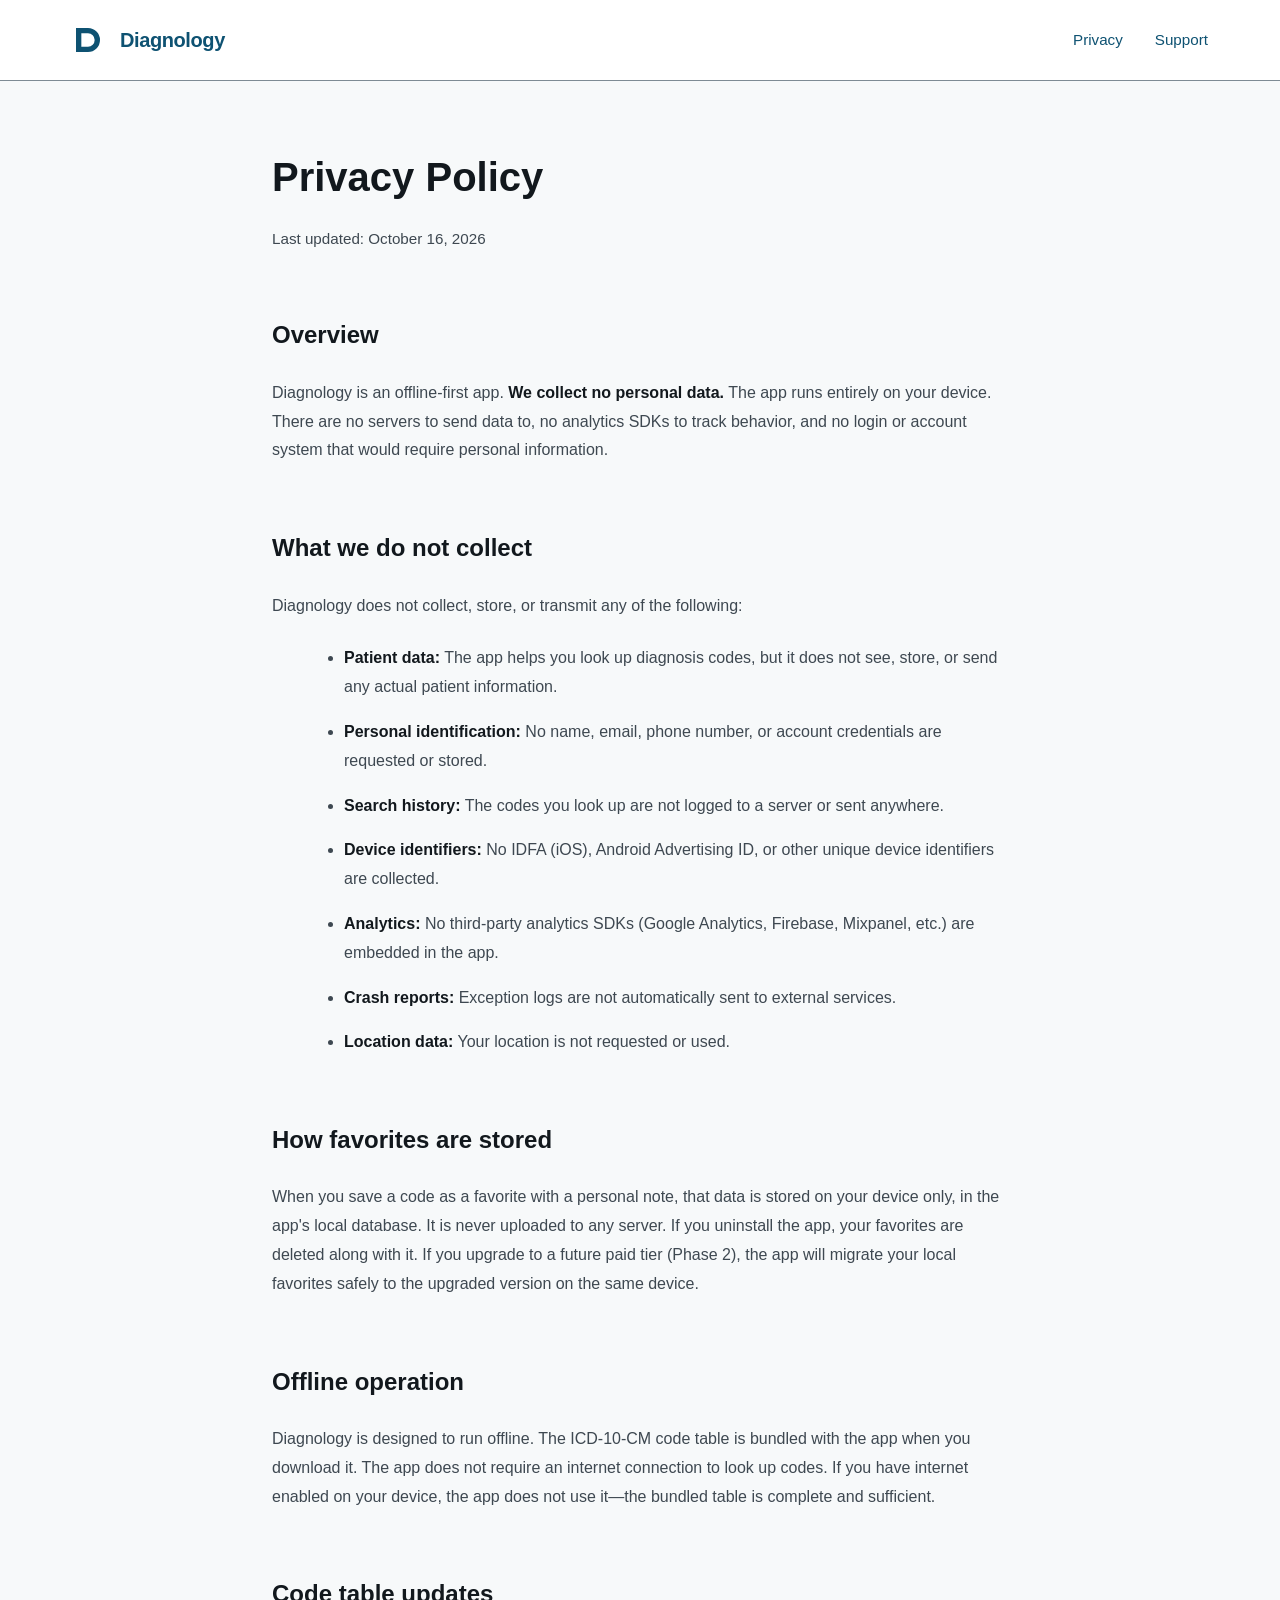
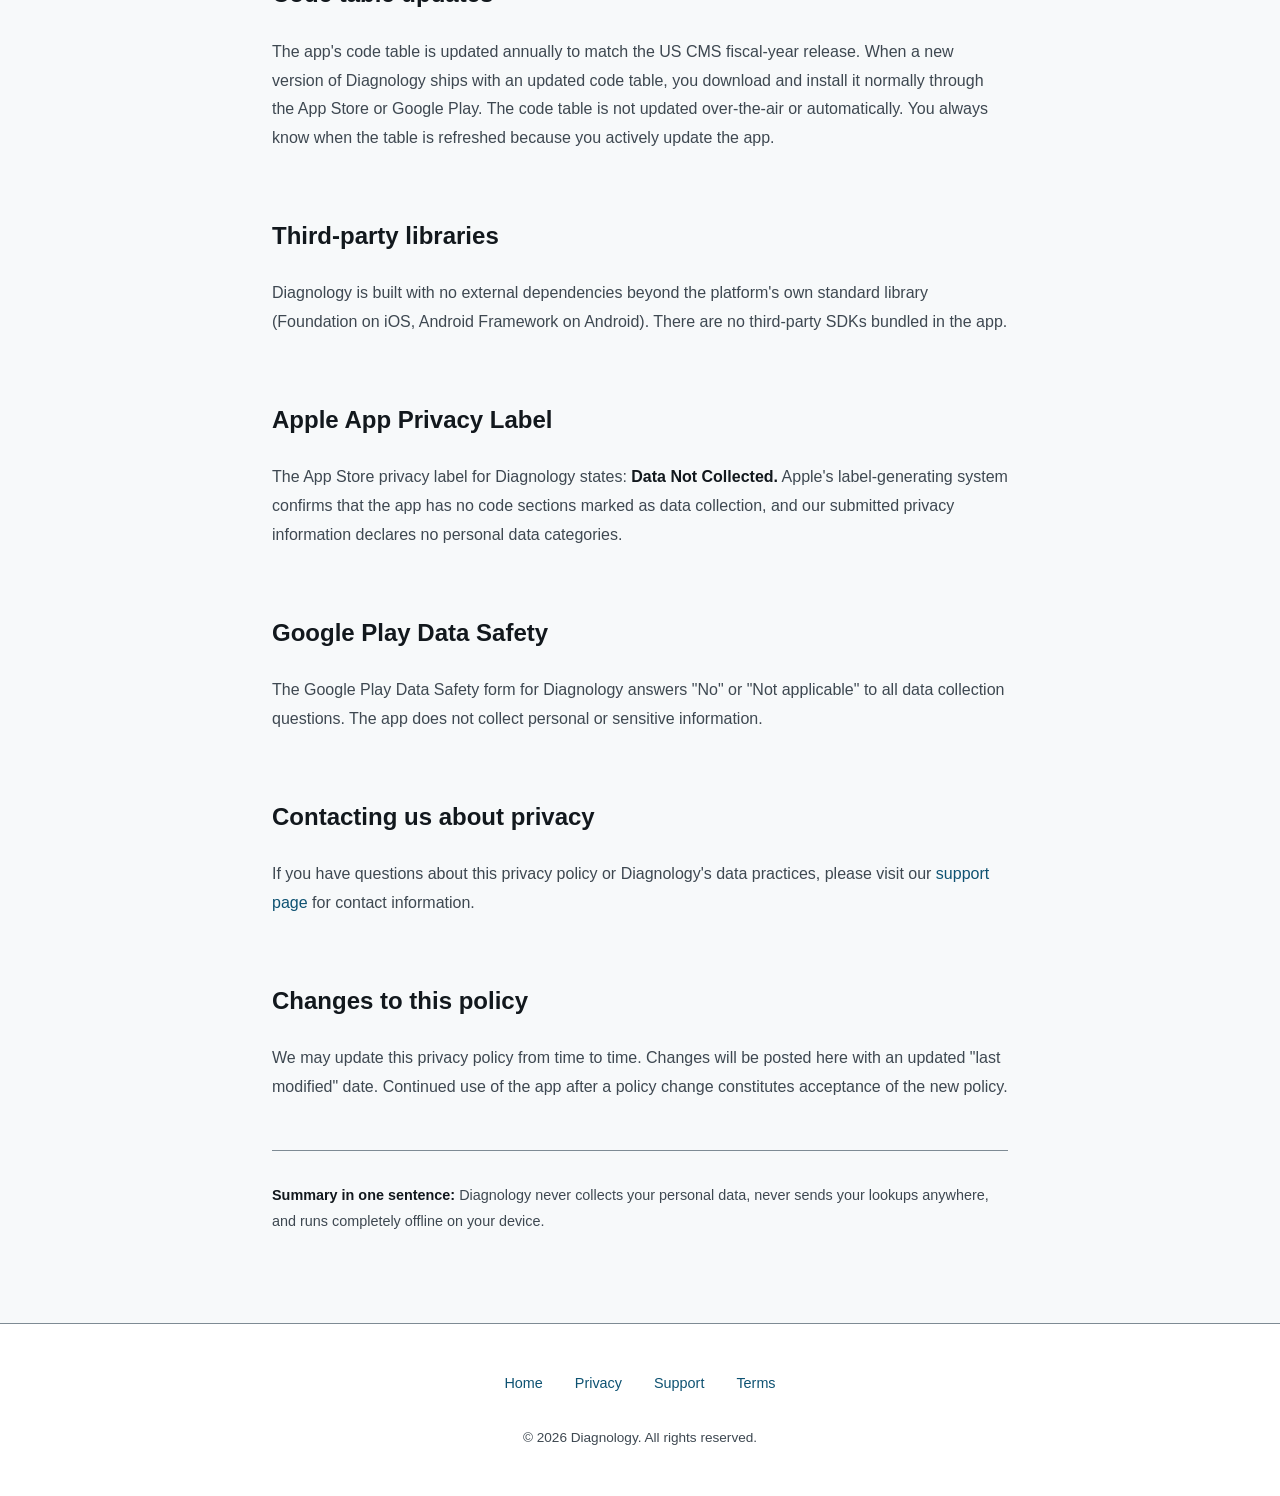
==== privacy.html @ 4ceb3aea "Diagnology: home, privacy, support and terms pages" ====
<!DOCTYPE html>
<html lang="en">
<head>
    <meta charset="UTF-8">
    <meta name="viewport" content="width=device-width, initial-scale=1.0">
    <title>Privacy Policy – Diagnology</title>
    <meta name="description" content="Diagnology privacy policy: offline-first app, zero data collection, no analytics, no tracking.">
    <link rel="canonical" href="https://soloinc-projects.github.io/diagnology/privacy">
    <link rel="stylesheet" href="style.css">
    <link rel="icon" href="data:image/svg+xml,<svg xmlns='http://www.w3.org/2000/svg' viewBox='0 0 24 24'><circle cx='12' cy='12' r='11' fill='%230E5272'/><path fill='%23ffffff' fill-rule='evenodd' d='M3,3 H12 A9,9 0 0 1 12,21 H3 Z M7,7 H12 A5,5 0 0 1 12,17 H7 Z'/></svg>">
</head>
<body>
    <header class="site-header">
        <nav class="nav-bar">
            <a href="/" class="logo-link" aria-label="Diagnology home">
                <svg class="logo" viewBox="0 0 24 24" aria-hidden="true">
                    <path fill="currentColor" fill-rule="evenodd" d="M3,3 H12 A9,9 0 0 1 12,21 H3 Z M7,7 H12 A5,5 0 0 1 12,17 H7 Z"/>
                </svg>
                <span class="logo-text">Diagnology</span>
            </a>
            <div class="nav-links">
                <a href="/privacy" class="nav-link">Privacy</a>
                <a href="/support" class="nav-link">Support</a>
            </div>
        </nav>
    </header>

    <main>
        <article class="legal-document">
            <h1>Privacy Policy</h1>
            <p class="last-updated">Last updated: October 16, 2026</p>

            <h2>Overview</h2>
            <p>
                Diagnology is an offline-first app. <strong>We collect no personal data.</strong> The app runs entirely on your device. There are no servers to send data to, no analytics SDKs to track behavior, and no login or account system that would require personal information.
            </p>

            <h2>What we do not collect</h2>
            <p>Diagnology does not collect, store, or transmit any of the following:</p>
            <ul>
                <li><strong>Patient data:</strong> The app helps you look up diagnosis codes, but it does not see, store, or send any actual patient information.</li>
                <li><strong>Personal identification:</strong> No name, email, phone number, or account credentials are requested or stored.</li>
                <li><strong>Search history:</strong> The codes you look up are not logged to a server or sent anywhere.</li>
                <li><strong>Device identifiers:</strong> No IDFA (iOS), Android Advertising ID, or other unique device identifiers are collected.</li>
                <li><strong>Analytics:</strong> No third-party analytics SDKs (Google Analytics, Firebase, Mixpanel, etc.) are embedded in the app.</li>
                <li><strong>Crash reports:</strong> Exception logs are not automatically sent to external services.</li>
                <li><strong>Location data:</strong> Your location is not requested or used.</li>
            </ul>

            <h2>How favorites are stored</h2>
            <p>
                When you save a code as a favorite with a personal note, that data is stored on your device only, in the app's local database. It is never uploaded to any server. If you uninstall the app, your favorites are deleted along with it. If you upgrade to a future paid tier (Phase 2), the app will migrate your local favorites safely to the upgraded version on the same device.
            </p>

            <h2>Offline operation</h2>
            <p>
                Diagnology is designed to run offline. The ICD-10-CM code table is bundled with the app when you download it. The app does not require an internet connection to look up codes. If you have internet enabled on your device, the app does not use it—the bundled table is complete and sufficient.
            </p>

            <h2>Code table updates</h2>
            <p>
                The app's code table is updated annually to match the US CMS fiscal-year release. When a new version of Diagnology ships with an updated code table, you download and install it normally through the App Store or Google Play. The code table is not updated over-the-air or automatically. You always know when the table is refreshed because you actively update the app.
            </p>

            <h2>Third-party libraries</h2>
            <p>
                Diagnology is built with no external dependencies beyond the platform's own standard library (Foundation on iOS, Android Framework on Android). There are no third-party SDKs bundled in the app.
            </p>

            <h2>Apple App Privacy Label</h2>
            <p>
                The App Store privacy label for Diagnology states: <strong>Data Not Collected.</strong> Apple's label-generating system confirms that the app has no code sections marked as data collection, and our submitted privacy information declares no personal data categories.
            </p>

            <h2>Google Play Data Safety</h2>
            <p>
                The Google Play Data Safety form for Diagnology answers "No" or "Not applicable" to all data collection questions. The app does not collect personal or sensitive information.
            </p>

            <h2>Contacting us about privacy</h2>
            <p>
                If you have questions about this privacy policy or Diagnology's data practices, please visit our <a href="/support">support page</a> for contact information.
            </p>

            <h2>Changes to this policy</h2>
            <p>
                We may update this privacy policy from time to time. Changes will be posted here with an updated "last modified" date. Continued use of the app after a policy change constitutes acceptance of the new policy.
            </p>

            <p style="margin-top: 3rem; padding-top: 2rem; border-top: 1px solid var(--color-border); color: var(--color-text-secondary); font-size: 0.9rem;">
                <strong>Summary in one sentence:</strong> Diagnology never collects your personal data, never sends your lookups anywhere, and runs completely offline on your device.
            </p>
        </article>
    </main>

    <footer class="site-footer">
        <nav class="footer-nav">
            <a href="/" class="footer-link">Home</a>
            <a href="/privacy" class="footer-link">Privacy</a>
            <a href="/support" class="footer-link">Support</a>
            <a href="/terms" class="footer-link">Terms</a>
        </nav>
        <p class="footer-copyright">
            © 2026 Diagnology. All rights reserved.
        </p>
    </footer>

    <style>
        .legal-document {
            max-width: var(--max-width-narrow);
            margin: 0 auto;
            padding: var(--space-2xl) var(--space-lg);
        }

        .legal-document h1 {
            font-size: 2.5rem;
            font-weight: var(--font-weight-semibold);
            margin: 0 0 var(--space-sm) 0;
            color: var(--color-text-primary);
        }

        .last-updated {
            margin: 0 0 var(--space-2xl) 0;
            color: var(--color-text-secondary);
            font-size: 0.95rem;
        }

        .legal-document h2 {
            font-size: 1.5rem;
            font-weight: var(--font-weight-semibold);
            margin: var(--space-2xl) 0 var(--space-md) 0;
            color: var(--color-text-primary);
        }

        .legal-document p {
            margin: 0 0 var(--space-md) 0;
            color: var(--color-text-secondary);
            line-height: 1.8;
        }

        .legal-document ul {
            margin: 0 0 var(--space-md) var(--space-lg);
            color: var(--color-text-secondary);
            line-height: 1.8;
        }

        .legal-document li {
            margin-bottom: var(--space-sm);
        }

        .legal-document strong {
            color: var(--color-text-primary);
            font-weight: var(--font-weight-semibold);
        }

        @media (max-width: 768px) {
            .legal-document {
                padding: var(--space-xl) var(--space-md);
            }

            .legal-document h1 {
                font-size: 2rem;
            }

            .legal-document h2 {
                font-size: 1.25rem;
            }
        }
    </style>
</body>
</html>
---- style.css ----
/* Diagnology Landing Page – Design Tokens */

:root {
  /* Brand palette */
  --color-brand-100: #D7E9F2;
  --color-brand-300: #6FB6D9;
  --color-brand-500: #1578A3;
  --color-brand-700: #0E5272;
  --color-brand-900: #0A2F44;

  /* Neutral ramp */
  --color-neutral-0: #FFFFFF;
  --color-neutral-50: #F7F9FA;
  --color-neutral-100: #EDF1F3;
  --color-neutral-300: #C3CBD0;
  --color-neutral-500: #7E8B94;
  --color-neutral-600: #5E6A73;
  --color-neutral-700: #3E4851;
  --color-neutral-800: #2B3A42;
  --color-neutral-850: #1C242A;
  --color-neutral-900: #141A1F;
  --color-neutral-950: #12181D;
  --color-neutral-975: #0A0E11;

  /* Semantic colors – light theme (default) */
  --color-background: var(--color-neutral-50);
  --color-surface: var(--color-neutral-0);
  --color-surface-muted: var(--color-neutral-100);
  --color-border: var(--color-neutral-500);
  --color-text-primary: var(--color-neutral-950);
  --color-text-secondary: var(--color-neutral-700);
  --color-brand-primary: var(--color-brand-700);
  --color-on-brand: var(--color-neutral-0);
  --color-code-text: var(--color-neutral-800);

  /* Typography */
  --font-ui: "IBM Plex Sans", -apple-system, BlinkMacSystemFont, "Segoe UI", sans-serif;
  --font-code: "IBM Plex Mono", "Courier New", monospace;
  --font-weight-regular: 400;
  --font-weight-medium: 500;
  --font-weight-semibold: 600;

  /* Spacing */
  --space-xs: 0.5rem;
  --space-sm: 1rem;
  --space-md: 1.5rem;
  --space-lg: 2rem;
  --space-xl: 3rem;
  --space-2xl: 4rem;

  /* Sizing */
  --max-width: 1200px;
  --max-width-narrow: 800px;
}

/* Dark theme */
@media (prefers-color-scheme: dark) {
  :root {
    --color-background: var(--color-neutral-975);
    --color-surface: var(--color-neutral-900);
    --color-surface-muted: var(--color-neutral-850);
    --color-border: var(--color-neutral-600);
    --color-text-primary: #F3F6F7;
    --color-text-secondary: var(--color-neutral-300);
    --color-brand-primary: var(--color-brand-300);
    --color-on-brand: var(--color-neutral-975);
    --color-code-text: var(--color-neutral-300);
  }
}

/* Global */
* {
  box-sizing: border-box;
}

html {
  scroll-behavior: smooth;
}

body {
  margin: 0;
  padding: 0;
  font-family: var(--font-ui);
  font-size: 16px;
  line-height: 1.6;
  color: var(--color-text-primary);
  background-color: var(--color-background);
}

a {
  color: var(--color-brand-primary);
  text-decoration: none;
  transition: opacity 0.2s;
}

a:hover {
  opacity: 0.8;
}

a:active {
  opacity: 0.7;
}

/* Header & Navigation */
.site-header {
  background-color: var(--color-surface);
  border-bottom: 1px solid var(--color-border);
  position: sticky;
  top: 0;
  z-index: 100;
}

.nav-bar {
  display: flex;
  justify-content: space-between;
  align-items: center;
  max-width: var(--max-width);
  margin: 0 auto;
  padding: var(--space-md) var(--space-lg);
  gap: var(--space-xl);
}

.logo-link {
  display: flex;
  align-items: center;
  gap: var(--space-sm);
  font-weight: var(--font-weight-semibold);
  color: var(--color-brand-primary);
  font-size: 1.25rem;
  letter-spacing: -0.02em;
}

.logo {
  width: 32px;
  height: 32px;
  color: var(--color-brand-primary);
}

.nav-links {
  display: flex;
  gap: var(--space-lg);
}

.nav-link {
  font-size: 0.95rem;
  font-weight: var(--font-weight-medium);
}

/* Main Content */
main {
  max-width: var(--max-width);
  margin: 0 auto;
}

/* Hero Section */
.hero {
  display: grid;
  grid-template-columns: 1fr 1fr;
  gap: var(--space-2xl);
  align-items: center;
  padding: var(--space-2xl) var(--space-lg);
}

.hero-content {
  display: flex;
  flex-direction: column;
  gap: var(--space-lg);
}

.hero-headline {
  font-size: 2.5rem;
  font-weight: var(--font-weight-semibold);
  line-height: 1.2;
  margin: 0;
  color: var(--color-text-primary);
}

.hero-subheadline {
  font-size: 1.25rem;
  color: var(--color-text-secondary);
  margin: 0;
  font-weight: var(--font-weight-regular);
}

.cta-group {
  display: flex;
  gap: var(--space-md);
  flex-wrap: wrap;
}

.cta-button {
  display: inline-block;
  padding: var(--space-sm) var(--space-lg);
  border-radius: 0.5rem;
  font-weight: var(--font-weight-medium);
  font-size: 1rem;
  transition: all 0.2s;
  text-align: center;
  border: 2px solid transparent;
}

.cta-primary {
  background-color: var(--color-brand-primary);
  color: var(--color-on-brand);
}

.cta-primary:hover {
  opacity: 0.9;
  transform: translateY(-2px);
}

.cta-secondary {
  background-color: transparent;
  color: var(--color-brand-primary);
  border-color: var(--color-brand-primary);
}

.cta-secondary:hover {
  background-color: var(--color-brand-100);
}

.cta-full {
  width: 100%;
}

/* Hero Visual */
.hero-visual {
  display: flex;
  justify-content: center;
  align-items: center;
}

.screenshot-placeholder {
  display: flex;
  flex-direction: column;
  justify-content: center;
  align-items: center;
  gap: var(--space-md);
  width: 280px;
  height: 560px;
  border: 2px dashed var(--color-border);
  border-radius: 1rem;
  background-color: var(--color-surface-muted);
  color: var(--color-text-secondary);
  font-size: 0.95rem;
  text-align: center;
}

.placeholder-icon {
  font-size: 3rem;
}

/* Section Title */
.section-title {
  font-size: 2rem;
  font-weight: var(--font-weight-semibold);
  margin: var(--space-2xl) 0 var(--space-lg) 0;
  color: var(--color-text-primary);
  text-align: center;
}

/* Proof Points */
.proof-points {
  padding: var(--space-2xl) var(--space-lg);
  background-color: var(--color-surface);
}

.proof-grid {
  display: grid;
  grid-template-columns: repeat(auto-fit, minmax(300px, 1fr));
  gap: var(--space-xl);
  margin-top: var(--space-lg);
}

.proof-point {
  padding: var(--space-lg);
  border: 1px solid var(--color-border);
  border-radius: 0.5rem;
  background-color: var(--color-background);
}

.proof-point h3 {
  margin: 0 0 var(--space-md) 0;
  font-size: 1.25rem;
  font-weight: var(--font-weight-semibold);
  color: var(--color-text-primary);
}

.proof-point p {
  margin: 0 0 var(--space-md) 0;
  color: var(--color-text-secondary);
  line-height: 1.7;
}

.proof-meta {
  font-size: 0.9rem;
  color: var(--color-text-secondary);
  border-top: 1px solid var(--color-border);
  padding-top: var(--space-md);
  margin-top: var(--space-md);
}

.proof-meta strong {
  font-weight: var(--font-weight-semibold);
  color: var(--color-text-primary);
}

.proof-link {
  text-decoration: underline;
}

/* Download Section */
.download-section {
  padding: var(--space-2xl) var(--space-lg);
  background-color: var(--color-background);
}

.download-cards {
  display: grid;
  grid-template-columns: repeat(auto-fit, minmax(320px, 1fr));
  gap: var(--space-xl);
  margin-top: var(--space-lg);
}

.download-card {
  padding: var(--space-lg);
  border: 2px solid var(--color-border);
  border-radius: 0.75rem;
  background-color: var(--color-surface);
  text-align: center;
}

.download-card h3 {
  margin: 0 0 var(--space-md) 0;
  font-size: 1.5rem;
  font-weight: var(--font-weight-semibold);
  color: var(--color-text-primary);
}

.download-card p {
  margin: 0.5rem 0;
  color: var(--color-text-secondary);
  font-size: 0.95rem;
}

.code-count {
  font-family: var(--font-code);
  font-weight: var(--font-weight-semibold);
  color: var(--color-brand-primary);
}

.requirements {
  font-size: 0.85rem;
  color: var(--color-text-secondary);
  margin-top: var(--space-md) !important;
}

.download-card .cta-button {
  margin-top: var(--space-md);
}

/* Privacy Note */
.privacy-note {
  padding: var(--space-2xl) var(--space-lg);
  background-color: var(--color-surface-muted);
  text-align: center;
  max-width: var(--max-width-narrow);
  margin-left: auto;
  margin-right: auto;
}

.privacy-note p {
  margin: var(--space-lg) 0;
  color: var(--color-text-secondary);
  line-height: 1.8;
}

/* Footer */
.site-footer {
  padding: var(--space-xl) var(--space-lg);
  background-color: var(--color-surface);
  border-top: 1px solid var(--color-border);
  text-align: center;
}

.footer-nav {
  display: flex;
  justify-content: center;
  gap: var(--space-lg);
  flex-wrap: wrap;
  margin-bottom: var(--space-lg);
}

.footer-link {
  font-size: 0.9rem;
  color: var(--color-brand-primary);
  font-weight: var(--font-weight-medium);
}

.footer-copyright {
  margin: 0;
  font-size: 0.85rem;
  color: var(--color-text-secondary);
}

/* Responsive */
@media (max-width: 768px) {
  .hero {
    grid-template-columns: 1fr;
    padding: var(--space-xl) var(--space-md);
  }

  .hero-headline {
    font-size: 2rem;
  }

  .hero-subheadline {
    font-size: 1.1rem;
  }

  .nav-bar {
    padding: var(--space-md);
    gap: var(--space-lg);
  }

  .nav-links {
    gap: var(--space-md);
  }

  .cta-group {
    flex-direction: column;
  }

  .cta-button {
    width: 100%;
  }

  .section-title {
    font-size: 1.75rem;
  }

  .proof-grid {
    grid-template-columns: 1fr;
  }

  .download-cards {
    grid-template-columns: 1fr;
  }
}

@media (max-width: 480px) {
  .hero-headline {
    font-size: 1.75rem;
  }

  .hero-subheadline {
    font-size: 1rem;
  }

  .logo-text {
    display: none;
  }

  main {
    padding-left: var(--space-md);
    padding-right: var(--space-md);
  }
}
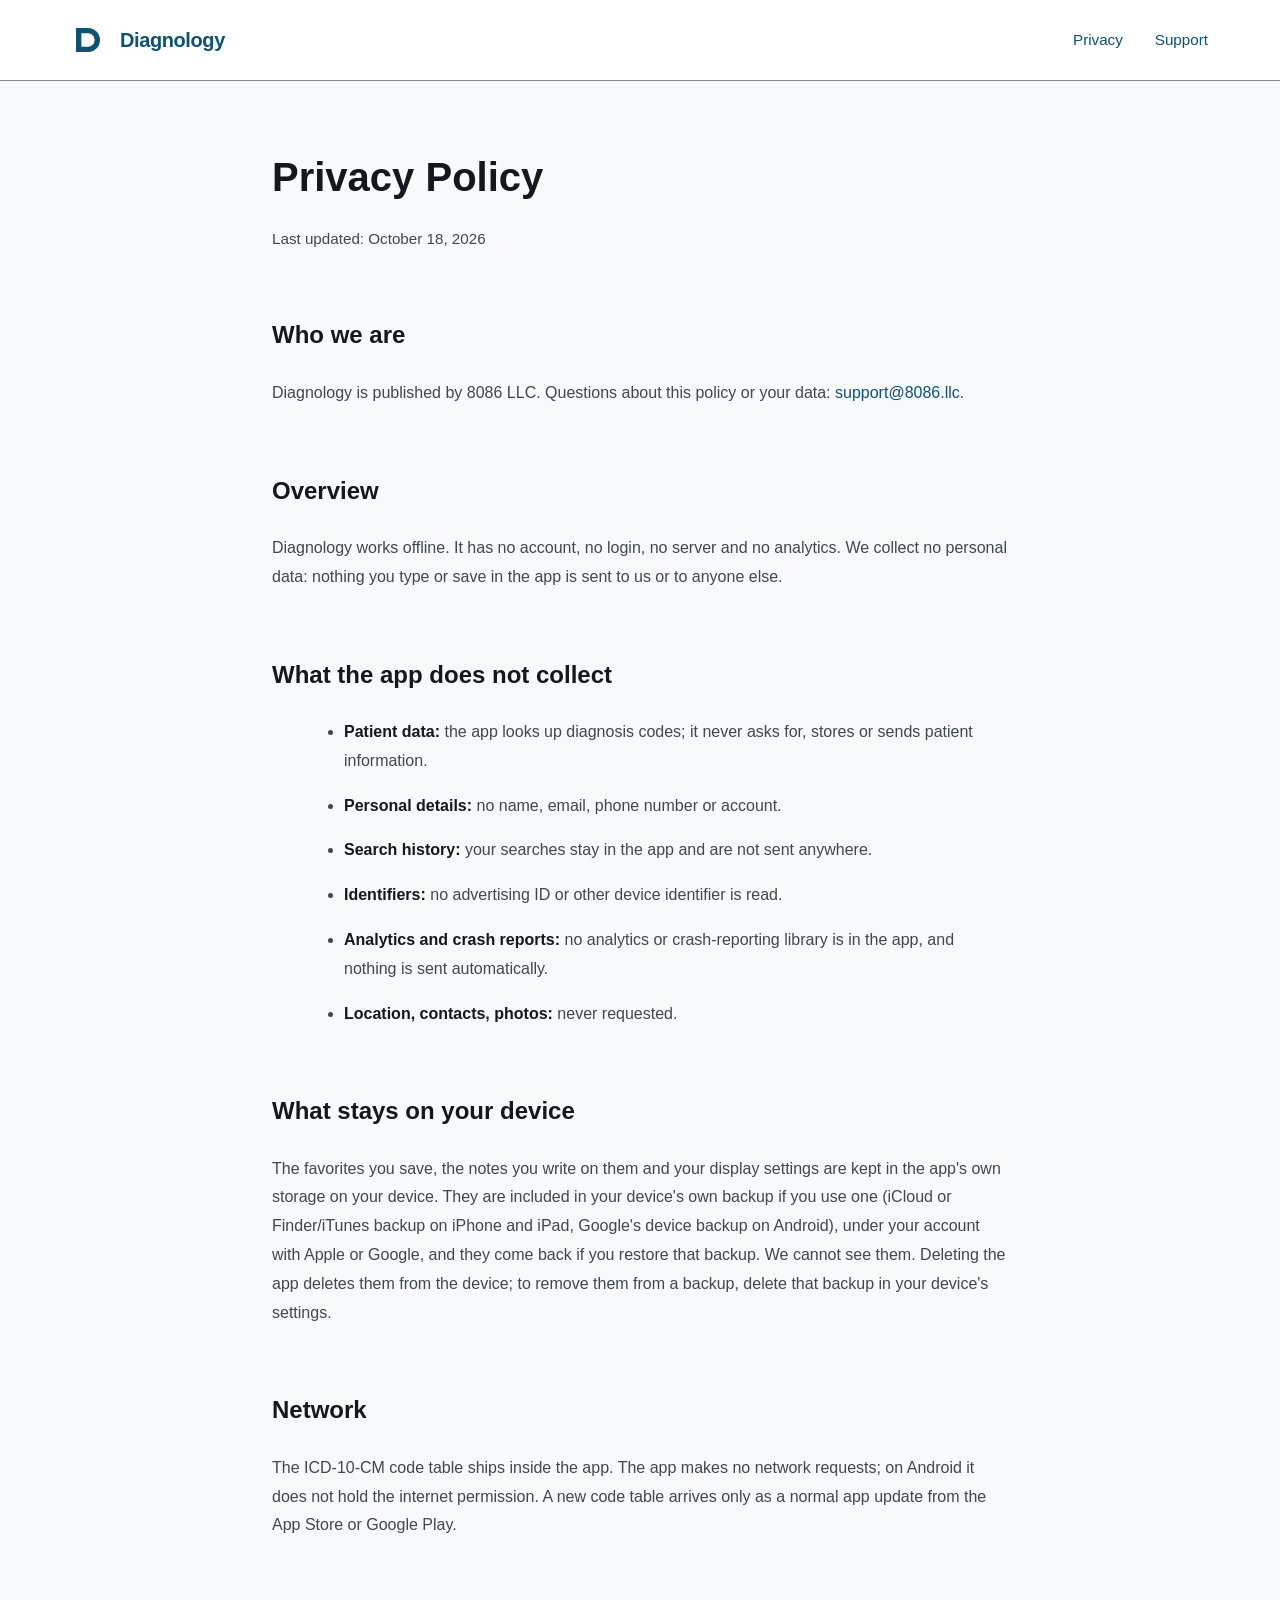
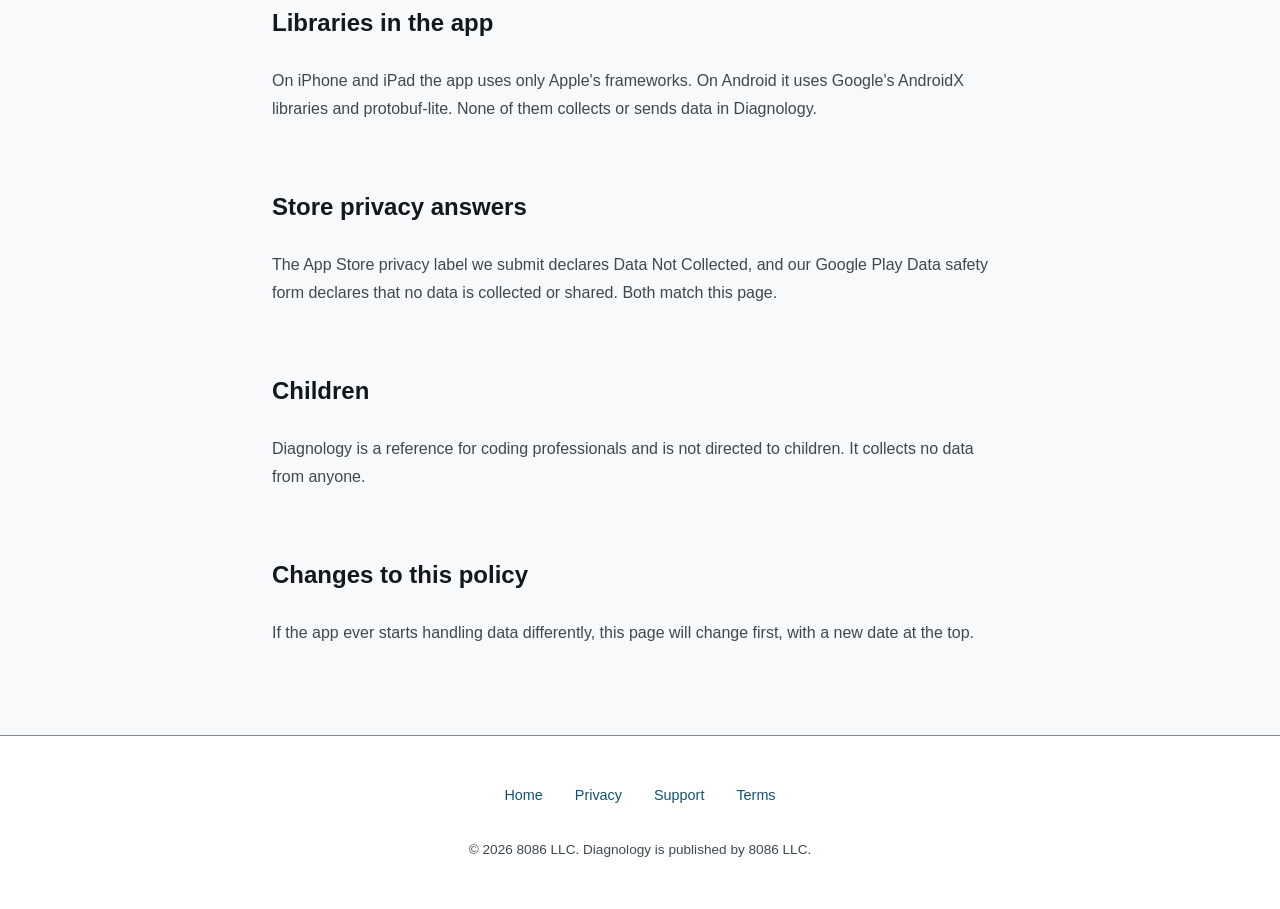
==== commit 22ac6b6a: "D3: privacy policy matches the build; links work under /diagnology/ The policy now names 8086 LLC an" ====
--- a/privacy.html
+++ b/privacy.html
@@ -12,15 +12,15 @@
 <body>
     <header class="site-header">
         <nav class="nav-bar">
-            <a href="/" class="logo-link" aria-label="Diagnology home">
+            <a href="./" class="logo-link" aria-label="Diagnology home">
                 <svg class="logo" viewBox="0 0 24 24" aria-hidden="true">
                     <path fill="currentColor" fill-rule="evenodd" d="M3,3 H12 A9,9 0 0 1 12,21 H3 Z M7,7 H12 A5,5 0 0 1 12,17 H7 Z"/>
                 </svg>
                 <span class="logo-text">Diagnology</span>
             </a>
             <div class="nav-links">
-                <a href="/privacy" class="nav-link">Privacy</a>
-                <a href="/support" class="nav-link">Support</a>
+                <a href="privacy.html" class="nav-link">Privacy</a>
+                <a href="support.html" class="nav-link">Support</a>
             </div>
         </nav>
     </header>
@@ -28,80 +28,53 @@
     <main>
         <article class="legal-document">
             <h1>Privacy Policy</h1>
-            <p class="last-updated">Last updated: October 16, 2026</p>
+            <p class="last-updated">Last updated: October 18, 2026</p>
+
+            <h2>Who we are</h2>
+            <p>Diagnology is published by 8086 LLC. Questions about this policy or your data: <a href="mailto:support@8086.llc">support@8086.llc</a>.</p>
 
             <h2>Overview</h2>
-            <p>
-                Diagnology is an offline-first app. <strong>We collect no personal data.</strong> The app runs entirely on your device. There are no servers to send data to, no analytics SDKs to track behavior, and no login or account system that would require personal information.
-            </p>
+            <p>Diagnology works offline. It has no account, no login, no server and no analytics. We collect no personal data: nothing you type or save in the app is sent to us or to anyone else.</p>
 
-            <h2>What we do not collect</h2>
-            <p>Diagnology does not collect, store, or transmit any of the following:</p>
+            <h2>What the app does not collect</h2>
             <ul>
-                <li><strong>Patient data:</strong> The app helps you look up diagnosis codes, but it does not see, store, or send any actual patient information.</li>
-                <li><strong>Personal identification:</strong> No name, email, phone number, or account credentials are requested or stored.</li>
-                <li><strong>Search history:</strong> The codes you look up are not logged to a server or sent anywhere.</li>
-                <li><strong>Device identifiers:</strong> No IDFA (iOS), Android Advertising ID, or other unique device identifiers are collected.</li>
-                <li><strong>Analytics:</strong> No third-party analytics SDKs (Google Analytics, Firebase, Mixpanel, etc.) are embedded in the app.</li>
-                <li><strong>Crash reports:</strong> Exception logs are not automatically sent to external services.</li>
-                <li><strong>Location data:</strong> Your location is not requested or used.</li>
+                <li><strong>Patient data:</strong> the app looks up diagnosis codes; it never asks for, stores or sends patient information.</li>
+                <li><strong>Personal details:</strong> no name, email, phone number or account.</li>
+                <li><strong>Search history:</strong> your searches stay in the app and are not sent anywhere.</li>
+                <li><strong>Identifiers:</strong> no advertising ID or other device identifier is read.</li>
+                <li><strong>Analytics and crash reports:</strong> no analytics or crash-reporting library is in the app, and nothing is sent automatically.</li>
+                <li><strong>Location, contacts, photos:</strong> never requested.</li>
             </ul>
 
-            <h2>How favorites are stored</h2>
-            <p>
-                When you save a code as a favorite with a personal note, that data is stored on your device only, in the app's local database. It is never uploaded to any server. If you uninstall the app, your favorites are deleted along with it. If you upgrade to a future paid tier (Phase 2), the app will migrate your local favorites safely to the upgraded version on the same device.
-            </p>
+            <h2>What stays on your device</h2>
+            <p>The favorites you save, the notes you write on them and your display settings are kept in the app's own storage on your device. They are included in your device's own backup if you use one (iCloud or Finder/iTunes backup on iPhone and iPad, Google's device backup on Android), under your account with Apple or Google, and they come back if you restore that backup. We cannot see them. Deleting the app deletes them from the device; to remove them from a backup, delete that backup in your device's settings.</p>
 
-            <h2>Offline operation</h2>
-            <p>
-                Diagnology is designed to run offline. The ICD-10-CM code table is bundled with the app when you download it. The app does not require an internet connection to look up codes. If you have internet enabled on your device, the app does not use it—the bundled table is complete and sufficient.
-            </p>
+            <h2>Network</h2>
+            <p>The ICD-10-CM code table ships inside the app. The app makes no network requests; on Android it does not hold the internet permission. A new code table arrives only as a normal app update from the App Store or Google Play.</p>
 
-            <h2>Code table updates</h2>
-            <p>
-                The app's code table is updated annually to match the US CMS fiscal-year release. When a new version of Diagnology ships with an updated code table, you download and install it normally through the App Store or Google Play. The code table is not updated over-the-air or automatically. You always know when the table is refreshed because you actively update the app.
-            </p>
+            <h2>Libraries in the app</h2>
+            <p>On iPhone and iPad the app uses only Apple's frameworks. On Android it uses Google's AndroidX libraries and protobuf-lite. None of them collects or sends data in Diagnology.</p>
 
-            <h2>Third-party libraries</h2>
-            <p>
-                Diagnology is built with no external dependencies beyond the platform's own standard library (Foundation on iOS, Android Framework on Android). There are no third-party SDKs bundled in the app.
-            </p>
+            <h2>Store privacy answers</h2>
+            <p>The App Store privacy label we submit declares Data Not Collected, and our Google Play Data safety form declares that no data is collected or shared. Both match this page.</p>
 
-            <h2>Apple App Privacy Label</h2>
-            <p>
-                The App Store privacy label for Diagnology states: <strong>Data Not Collected.</strong> Apple's label-generating system confirms that the app has no code sections marked as data collection, and our submitted privacy information declares no personal data categories.
-            </p>
-
-            <h2>Google Play Data Safety</h2>
-            <p>
-                The Google Play Data Safety form for Diagnology answers "No" or "Not applicable" to all data collection questions. The app does not collect personal or sensitive information.
-            </p>
-
-            <h2>Contacting us about privacy</h2>
-            <p>
-                If you have questions about this privacy policy or Diagnology's data practices, please visit our <a href="/support">support page</a> for contact information.
-            </p>
+            <h2>Children</h2>
+            <p>Diagnology is a reference for coding professionals and is not directed to children. It collects no data from anyone.</p>
 
             <h2>Changes to this policy</h2>
-            <p>
-                We may update this privacy policy from time to time. Changes will be posted here with an updated "last modified" date. Continued use of the app after a policy change constitutes acceptance of the new policy.
-            </p>
-
-            <p style="margin-top: 3rem; padding-top: 2rem; border-top: 1px solid var(--color-border); color: var(--color-text-secondary); font-size: 0.9rem;">
-                <strong>Summary in one sentence:</strong> Diagnology never collects your personal data, never sends your lookups anywhere, and runs completely offline on your device.
-            </p>
+            <p>If the app ever starts handling data differently, this page will change first, with a new date at the top.</p>
         </article>
     </main>
 
     <footer class="site-footer">
         <nav class="footer-nav">
-            <a href="/" class="footer-link">Home</a>
-            <a href="/privacy" class="footer-link">Privacy</a>
-            <a href="/support" class="footer-link">Support</a>
-            <a href="/terms" class="footer-link">Terms</a>
+            <a href="./" class="footer-link">Home</a>
+            <a href="privacy.html" class="footer-link">Privacy</a>
+            <a href="support.html" class="footer-link">Support</a>
+            <a href="terms.html" class="footer-link">Terms</a>
         </nav>
         <p class="footer-copyright">
-            © 2026 Diagnology. All rights reserved.
+            © 2026 8086 LLC. Diagnology is published by 8086 LLC.
         </p>
     </footer>
 
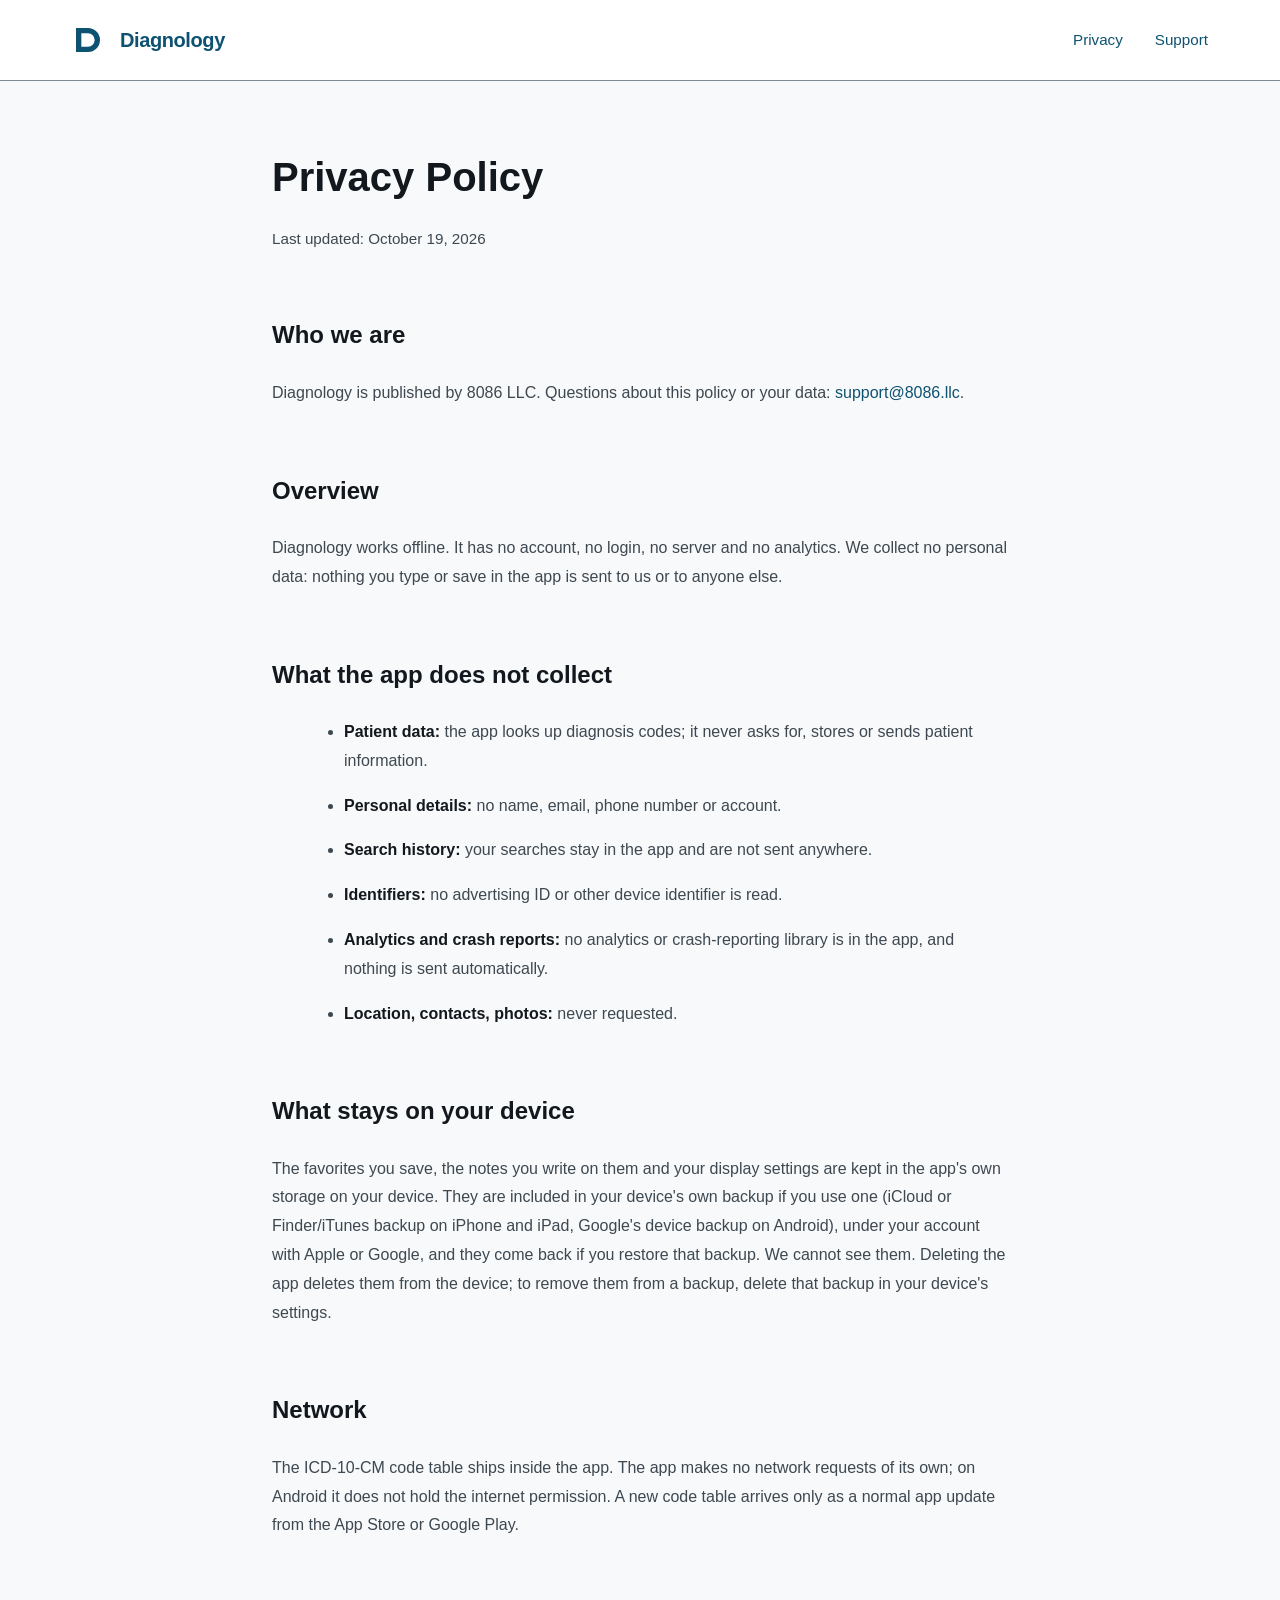
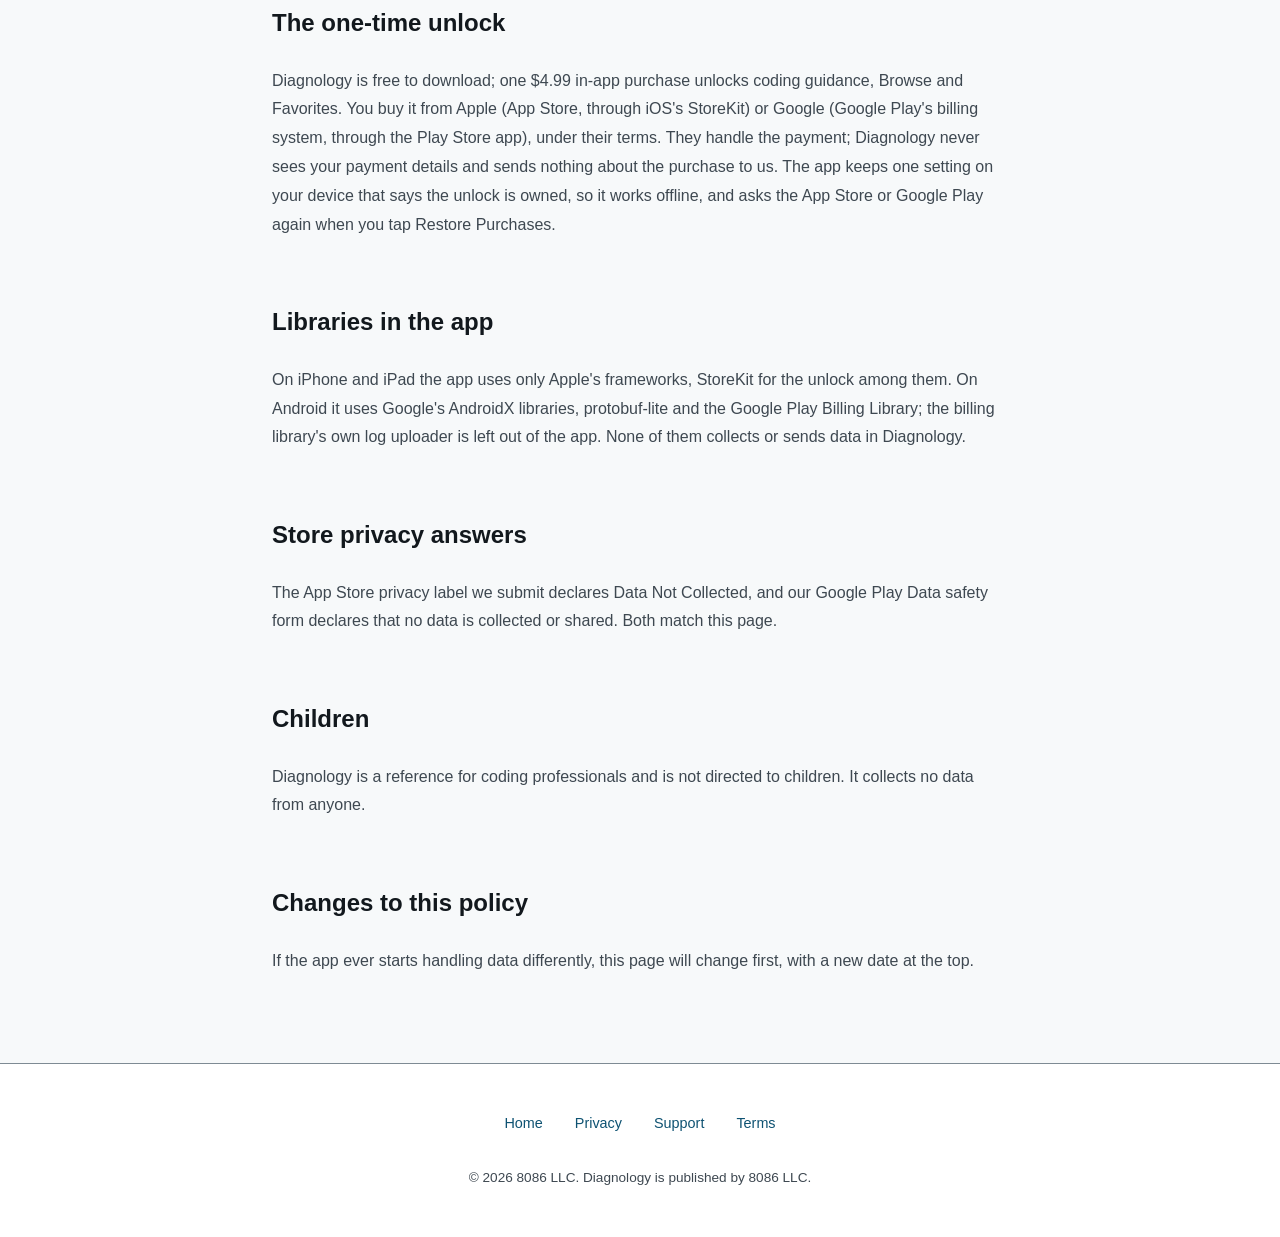
==== commit 2e8b4e2e: "Free, then one $4.99 unlock: price section, real screenshots, privacy page covers the purchase Drops" ====
--- a/privacy.html
+++ b/privacy.html
@@ -28,7 +28,7 @@
     <main>
         <article class="legal-document">
             <h1>Privacy Policy</h1>
-            <p class="last-updated">Last updated: October 18, 2026</p>
+            <p class="last-updated">Last updated: October 19, 2026</p>
 
             <h2>Who we are</h2>
             <p>Diagnology is published by 8086 LLC. Questions about this policy or your data: <a href="mailto:support@8086.llc">support@8086.llc</a>.</p>
@@ -50,10 +50,13 @@
             <p>The favorites you save, the notes you write on them and your display settings are kept in the app's own storage on your device. They are included in your device's own backup if you use one (iCloud or Finder/iTunes backup on iPhone and iPad, Google's device backup on Android), under your account with Apple or Google, and they come back if you restore that backup. We cannot see them. Deleting the app deletes them from the device; to remove them from a backup, delete that backup in your device's settings.</p>
 
             <h2>Network</h2>
-            <p>The ICD-10-CM code table ships inside the app. The app makes no network requests; on Android it does not hold the internet permission. A new code table arrives only as a normal app update from the App Store or Google Play.</p>
+            <p>The ICD-10-CM code table ships inside the app. The app makes no network requests of its own; on Android it does not hold the internet permission. A new code table arrives only as a normal app update from the App Store or Google Play.</p>
+
+            <h2>The one-time unlock</h2>
+            <p>Diagnology is free to download; one $4.99 in-app purchase unlocks coding guidance, Browse and Favorites. You buy it from Apple (App Store, through iOS's StoreKit) or Google (Google Play's billing system, through the Play Store app), under their terms. They handle the payment; Diagnology never sees your payment details and sends nothing about the purchase to us. The app keeps one setting on your device that says the unlock is owned, so it works offline, and asks the App Store or Google Play again when you tap Restore Purchases.</p>
 
             <h2>Libraries in the app</h2>
-            <p>On iPhone and iPad the app uses only Apple's frameworks. On Android it uses Google's AndroidX libraries and protobuf-lite. None of them collects or sends data in Diagnology.</p>
+            <p>On iPhone and iPad the app uses only Apple's frameworks, StoreKit for the unlock among them. On Android it uses Google's AndroidX libraries, protobuf-lite and the Google Play Billing Library; the billing library's own log uploader is left out of the app. None of them collects or sends data in Diagnology.</p>
 
             <h2>Store privacy answers</h2>
             <p>The App Store privacy label we submit declares Data Not Collected, and our Google Play Data safety form declares that no data is collected or shared. Both match this page.</p>
--- a/style.css
+++ b/style.css
@@ -466,3 +466,18 @@
     padding-right: var(--space-md);
   }
 }
+
+/* Three screenshots of the built app in the hero, shot by the App Store screenshot test. */
+.screenshot-row {
+    display: flex;
+    gap: var(--space-md, 16px);
+    justify-content: center;
+    flex-wrap: wrap;
+}
+.screenshot-row img {
+    width: 30%;
+    max-width: 230px;
+    height: auto;
+    border-radius: 24px;
+    box-shadow: 0 8px 24px rgba(0, 0, 0, 0.12);
+}
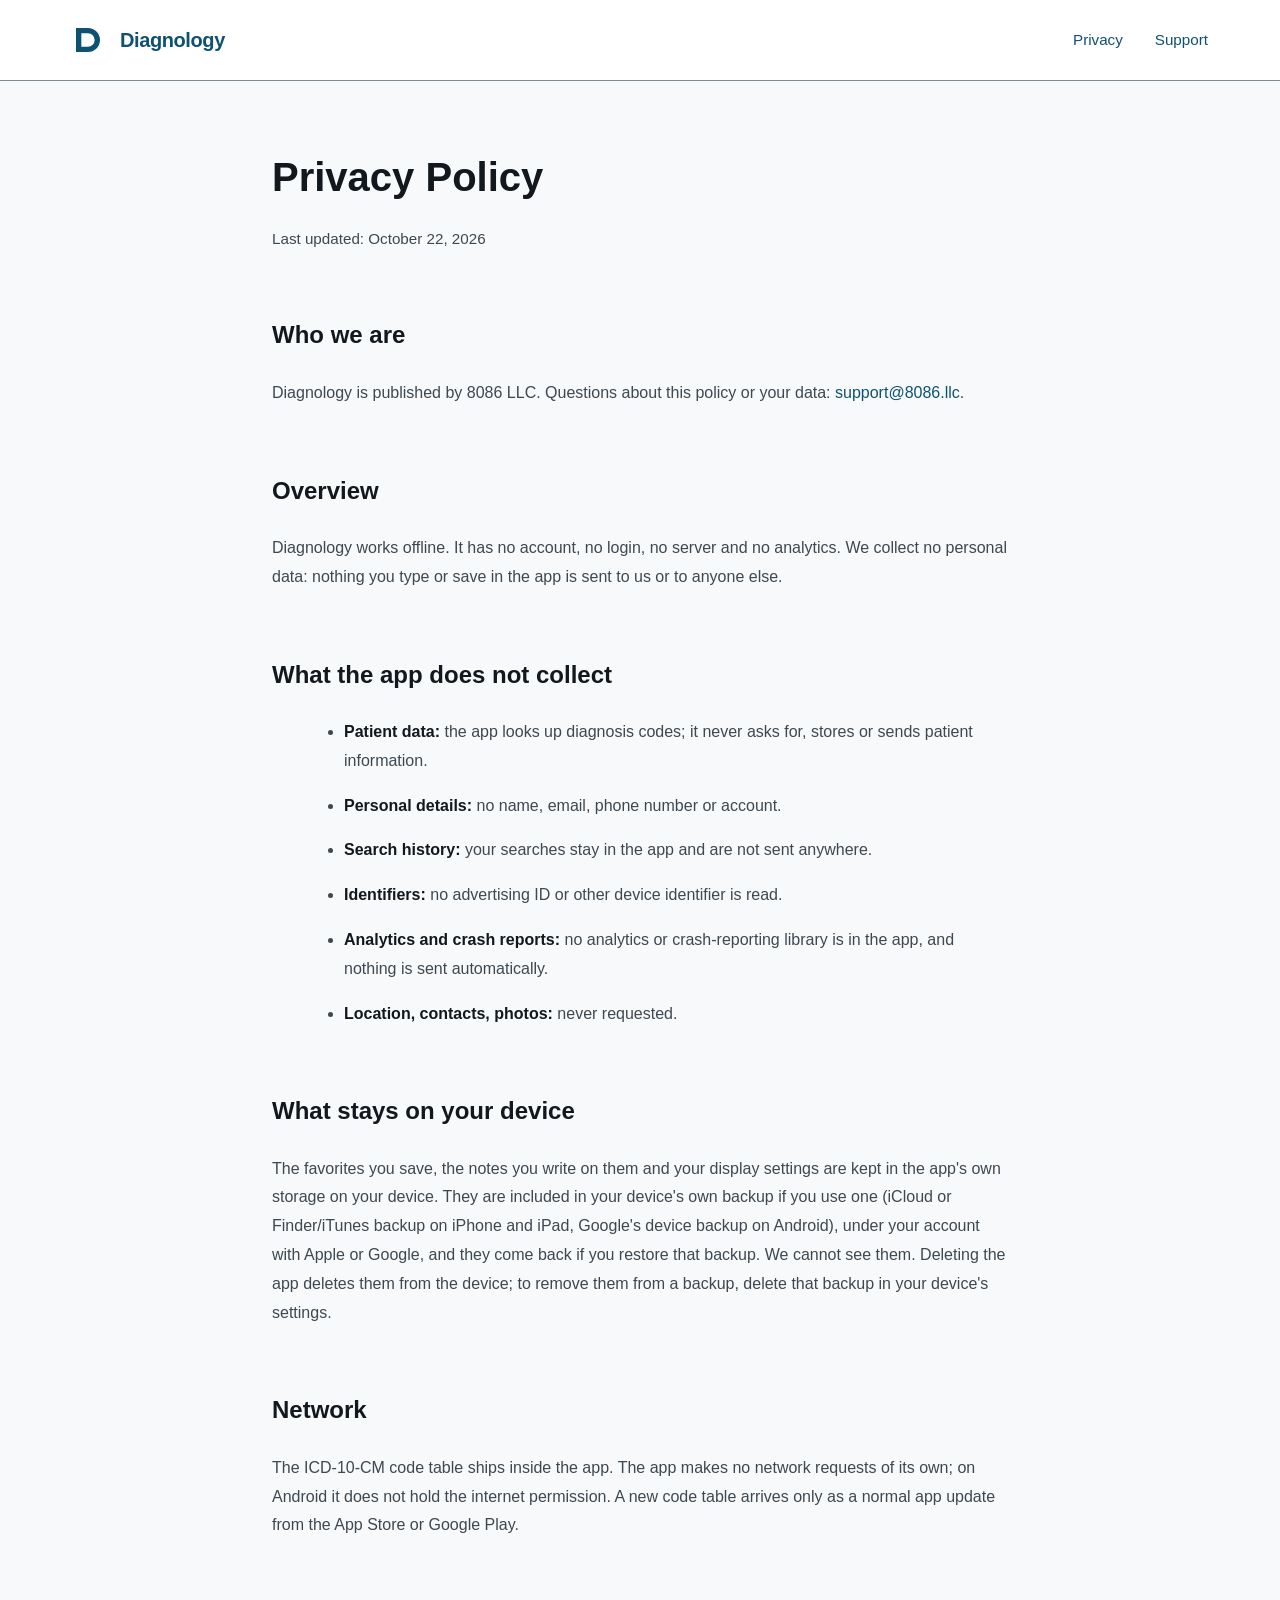
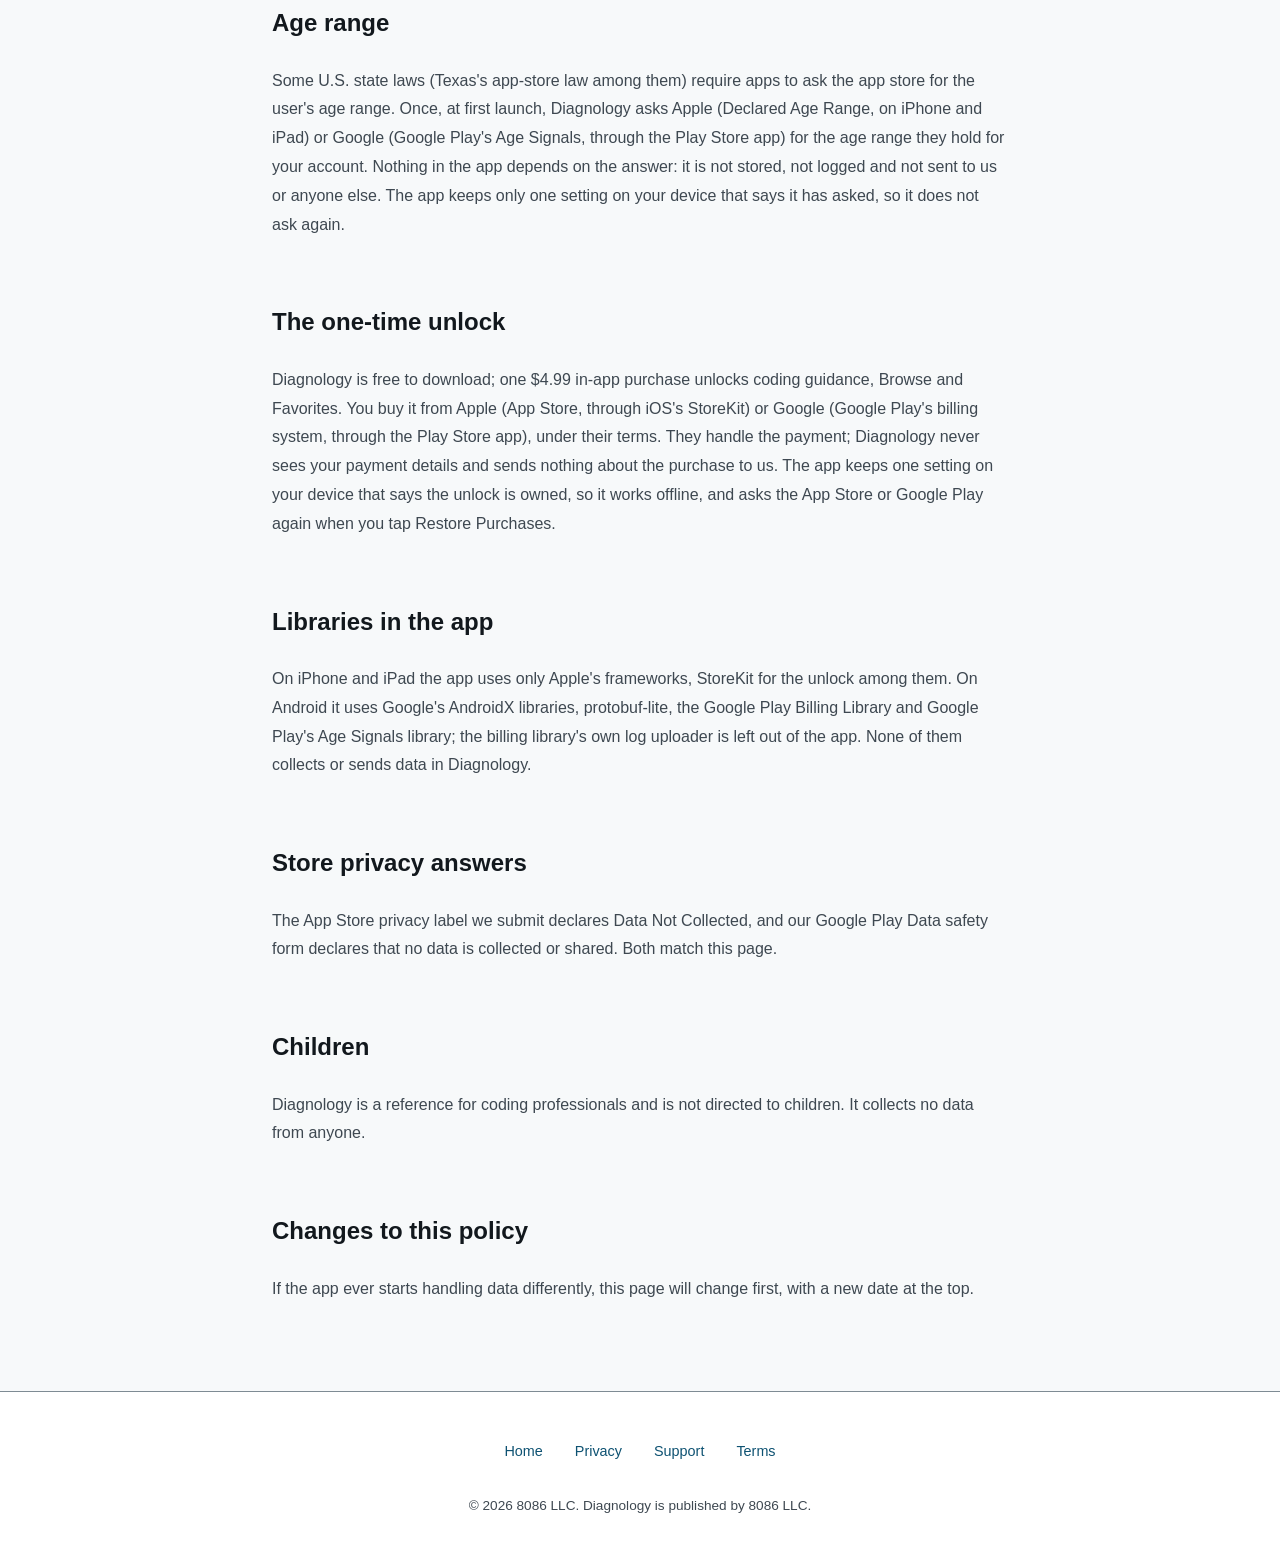
==== commit 65141475: "privacy: the one age-range ask at first launch (road rule r6, SR14-D1); Age Signals library named Co" ====
--- a/privacy.html
+++ b/privacy.html
@@ -28,7 +28,7 @@
     <main>
         <article class="legal-document">
             <h1>Privacy Policy</h1>
-            <p class="last-updated">Last updated: October 19, 2026</p>
+            <p class="last-updated">Last updated: October 22, 2026</p>
 
             <h2>Who we are</h2>
             <p>Diagnology is published by 8086 LLC. Questions about this policy or your data: <a href="mailto:support@8086.llc">support@8086.llc</a>.</p>
@@ -52,11 +52,14 @@
             <h2>Network</h2>
             <p>The ICD-10-CM code table ships inside the app. The app makes no network requests of its own; on Android it does not hold the internet permission. A new code table arrives only as a normal app update from the App Store or Google Play.</p>
 
+            <h2>Age range</h2>
+            <p>Some U.S. state laws (Texas's app-store law among them) require apps to ask the app store for the user's age range. Once, at first launch, Diagnology asks Apple (Declared Age Range, on iPhone and iPad) or Google (Google Play's Age Signals, through the Play Store app) for the age range they hold for your account. Nothing in the app depends on the answer: it is not stored, not logged and not sent to us or anyone else. The app keeps only one setting on your device that says it has asked, so it does not ask again.</p>
+
             <h2>The one-time unlock</h2>
             <p>Diagnology is free to download; one $4.99 in-app purchase unlocks coding guidance, Browse and Favorites. You buy it from Apple (App Store, through iOS's StoreKit) or Google (Google Play's billing system, through the Play Store app), under their terms. They handle the payment; Diagnology never sees your payment details and sends nothing about the purchase to us. The app keeps one setting on your device that says the unlock is owned, so it works offline, and asks the App Store or Google Play again when you tap Restore Purchases.</p>
 
             <h2>Libraries in the app</h2>
-            <p>On iPhone and iPad the app uses only Apple's frameworks, StoreKit for the unlock among them. On Android it uses Google's AndroidX libraries, protobuf-lite and the Google Play Billing Library; the billing library's own log uploader is left out of the app. None of them collects or sends data in Diagnology.</p>
+            <p>On iPhone and iPad the app uses only Apple's frameworks, StoreKit for the unlock among them. On Android it uses Google's AndroidX libraries, protobuf-lite, the Google Play Billing Library and Google Play's Age Signals library; the billing library's own log uploader is left out of the app. None of them collects or sends data in Diagnology.</p>
 
             <h2>Store privacy answers</h2>
             <p>The App Store privacy label we submit declares Data Not Collected, and our Google Play Data safety form declares that no data is collected or shared. Both match this page.</p>
